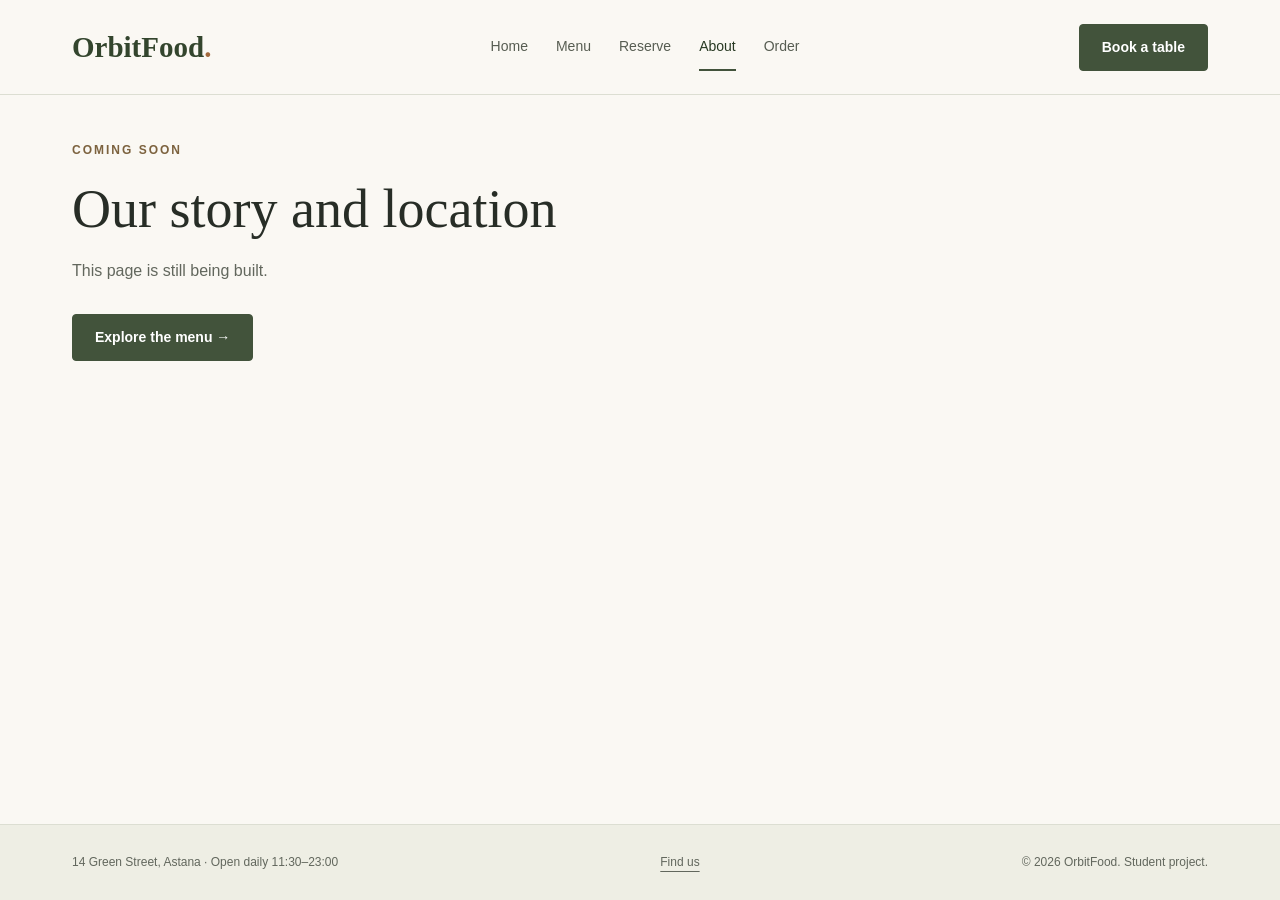
==== about.html @ 27d94d8b "Build home, menu and dish pages" ====
<!DOCTYPE html>
<html lang="en">
<head>
    <meta charset="UTF-8">
    <meta name="viewport" content="width=device-width, initial-scale=1.0">
    <meta name="description" content="Our story and location at OrbitFood, a seasonal restaurant website made for the Web Technologies I midterm.">
    <title>Our story and location | OrbitFood</title>
    <link rel="stylesheet" href="bootstrap/bootstrap.css">
    <link rel="stylesheet" href="css/style.css">
</head>
<body>
    <a class="skip-link" href="#main">Skip to content</a>
    <header class="header">
        <nav class="container navigation" aria-label="Main navigation">
            <a class="logo" href="index.html">OrbitFood<span>.</span></a>
            <ul class="nav-list">
                <li><a href="index.html">Home</a></li>
                <li><a href="menu.html">Menu</a></li>
                <li><a href="reservation.html">Reserve</a></li>
                <li><a href="about.html" class="active" aria-current="page">About</a></li>
                <li><a href="order.html">Order</a></li>
            </ul>
            <a class="btn btn-dark" href="reservation.html">Book a table</a>
        </nav>
    </header>

    <main id="main">
        <div class="container">
            <header class="page-top">
                <p class="eyebrow">Coming soon</p>
                <h1>Our story and location</h1>
                <p>This page is still being built.</p>
            </header>
            <div class="page-content">
                <a class="btn btn-dark" href="menu.html">Explore the menu &rarr;</a>
            </div>
        </div>
    </main>

    <footer class="footer">
        <div class="container footer-content">
            <p>14 Green Street, Astana <span aria-hidden="true">&middot;</span> Open daily 11:30&ndash;23:00</p>
            <a href="about.html">Find us</a>
            <p>&copy; 2026 OrbitFood. Student project.</p>
        </div>
    </footer>
</body>
</html>
---- css/style.css ----
* {
    box-sizing: border-box;
}

html {
    scroll-behavior: smooth;
}

body {
    display: flex;
    flex-direction: column;
    min-height: 100vh;
    margin: 0;
    background-color: #faf8f3;
    color: #272d26;
    font-family: Arial, sans-serif;
    font-size: 16px;
    line-height: 1.6;
}

main {
    flex: 1;
}

img {
    display: block;
    max-width: 100%;
}

a {
    color: #42533b;
    text-underline-offset: 5px;
}

a:hover {
    color: #24331e;
}

a:focus-visible,
button:focus-visible {
    outline: 3px solid #986737;
    outline-offset: 4px;
}

h1,
h2,
h3 {
    color: #272d26;
    line-height: 1.15;
}

h1,
h2 {
    font-family: Georgia, serif;
    font-weight: normal;
}

h1 {
    margin-bottom: 18px;
    font-size: 54px;
}

h2 {
    margin-bottom: 16px;
    font-size: 34px;
}

h3 {
    font-size: 19px;
}

p {
    color: #62675d;
}

.container {
    max-width: 1160px;
}

.header {
    border-bottom: 1px solid #dcded2;
    background-color: #faf8f3;
}

.navigation {
    display: flex;
    align-items: center;
    justify-content: space-between;
    gap: 24px;
    min-height: 94px;
}

.logo {
    color: #33452d;
    font-family: Georgia, serif;
    font-size: 29px;
    font-weight: bold;
    text-decoration: none;
}

.logo span {
    color: #a3693d;
}

.nav-list {
    display: flex;
    flex-wrap: wrap;
    justify-content: center;
    gap: 28px;
    margin: 0;
    padding: 0;
    list-style: none;
}

.nav-list a {
    display: block;
    padding: 12px 0;
    border-bottom: 2px solid transparent;
    color: #575d52;
    font-size: 14px;
    text-decoration: none;
}

.nav-list a:hover,
.nav-list a.active {
    border-bottom-color: #42533b;
    color: #273922;
}

.btn {
    padding: 12px 22px;
    border-radius: 4px;
    font-size: 14px;
    font-weight: bold;
}

.btn-dark {
    border-color: #42533b;
    background-color: #42533b;
    color: #ffffff;
}

.btn-dark:hover,
.btn-dark:focus-visible {
    border-color: #2b3926;
    background-color: #2b3926;
    color: #ffffff;
}

.btn-outline-dark {
    border-color: #bdc2b3;
    color: #34402d;
}

.btn-outline-dark:hover {
    border-color: #42533b;
    background-color: #42533b;
    color: #ffffff;
}

.hero {
    padding: 64px 0 56px;
}

.eyebrow {
    margin-bottom: 18px;
    color: #7c623e;
    font-size: 12px;
    font-weight: bold;
    letter-spacing: 2px;
    text-transform: uppercase;
}

#home-title {
    max-width: 480px;
    font-size: 68px;
    line-height: 1.04;
}

.intro {
    max-width: 440px;
    font-size: 18px;
}

.hero-note {
    max-width: 430px;
    margin-top: 28px;
    padding-top: 24px;
    border-top: 1px solid #dcded2;
}

.hero-note h2 {
    font-family: Arial, sans-serif;
    font-size: 18px;
    font-weight: bold;
}

.buttons {
    display: flex;
    flex-wrap: wrap;
    gap: 12px;
    margin-top: 22px;
}

.hero-photo {
    position: relative;
    margin: 0;
}

.hero-photo img {
    width: 100%;
    height: 470px;
    border-radius: 6px;
    object-fit: cover;
}

.photo-label {
    position: absolute;
    right: 20px;
    bottom: 20px;
    left: 20px;
    padding: 13px 18px;
    border-radius: 3px;
    background-color: #faf8f3;
    color: #3e4a35;
    font-size: 13px;
}

.section {
    padding: 50px 0;
    border-top: 1px solid #dcded2;
}

.section-head {
    display: flex;
    align-items: flex-end;
    justify-content: space-between;
    gap: 24px;
    margin-bottom: 28px;
}

.section-head h2 {
    margin-bottom: 8px;
}

.section-head p {
    margin-bottom: 0;
}

.text-link {
    font-size: 14px;
    font-weight: bold;
}

.food-grid {
    display: grid;
    grid-template-columns: repeat(3, 1fr);
    gap: 24px;
}

.food-card {
    overflow: hidden;
    border: 1px solid #dedfd5;
    border-radius: 5px;
    background-color: #ffffff;
}

.food-card img {
    width: 100%;
    height: 215px;
    object-fit: cover;
}

.food-info {
    padding: 22px;
}

.food-info h3 {
    margin-bottom: 10px;
}

.food-info h3 a {
    color: inherit;
    text-decoration: none;
}

.food-info h3 a:hover {
    text-decoration: underline;
}

.food-info p {
    margin-bottom: 18px;
    font-size: 14px;
}

.food-bottom {
    display: flex;
    align-items: center;
    justify-content: space-between;
    gap: 12px;
}

.price {
    color: #42533b;
    font-size: 18px;
    font-weight: bold;
}

.page-top {
    padding: 46px 0 30px;
}

.page-top p:last-child {
    margin-bottom: 0;
}

.page-content {
    padding-bottom: 60px;
}

.panel {
    height: 100%;
    padding: 30px;
    border: 1px solid #dedfd5;
    border-radius: 5px;
    background-color: #ffffff;
}

.panel h2 {
    font-size: 28px;
}

.page-photo {
    width: 100%;
    height: 390px;
    border-radius: 5px;
    object-fit: cover;
}

.crumbs {
    display: flex;
    gap: 12px;
    margin: 0 0 22px;
    padding: 0;
    color: #676c61;
    font-size: 13px;
    list-style: none;
}

.tag {
    display: inline-block;
    margin: 0 6px 10px 0;
    padding: 4px 10px;
    border-radius: 3px;
    background-color: #eeeee4;
    color: #4e5945;
    font-size: 12px;
}

.details-list {
    padding-left: 20px;
    color: #62675d;
}

.category-links {
    display: flex;
    flex-wrap: wrap;
    gap: 10px;
    margin: 22px 0 30px;
}

.menu-section {
    margin-bottom: 44px;
    scroll-margin-top: 24px;
}

.menu-section h2 {
    margin-bottom: 22px;
}

.menu-section .food-grid {
    grid-template-columns: 1fr;
}

.menu-section .food-card {
    display: grid;
    grid-template-columns: 230px 1fr;
}

.menu-section .food-card img {
    height: 210px;
}

img[src="images/toast.jpg"] {
    object-position: center 75%;
}

.small-note {
    margin-top: 16px;
    margin-bottom: 0;
    font-size: 13px;
}

.footer {
    margin-top: 20px;
    padding: 28px 0;
    border-top: 1px solid #dcded2;
    background-color: #eeeee4;
}

.footer-content {
    display: flex;
    flex-wrap: wrap;
    align-items: center;
    justify-content: space-between;
    gap: 15px;
}

.footer p,
.footer a {
    margin: 0;
    color: #62675d;
    font-size: 12px;
}

.skip-link {
    position: absolute;
    top: -70px;
    left: 12px;
    z-index: 10;
    padding: 12px 18px;
    background-color: #ffffff;
}

.skip-link:focus {
    top: 12px;
}

@media (max-width: 991px) {
    .navigation {
        gap: 16px;
    }

    .nav-list {
        gap: 18px;
    }

    #home-title {
        font-size: 54px;
    }

    .hero-photo img {
        height: 440px;
    }

    .food-grid {
        grid-template-columns: repeat(2, 1fr);
    }

    .page-photo {
        height: 360px;
    }
}

@media (max-width: 767px) {
    .navigation {
        flex-wrap: wrap;
        padding-top: 16px;
        padding-bottom: 12px;
    }

    .nav-list {
        order: 3;
        width: 100%;
        justify-content: space-between;
        gap: 10px;
    }

    .hero {
        padding-top: 35px;
    }

    h1,
    #home-title {
        font-size: 46px;
    }

    .hero-photo img {
        height: 340px;
    }

    .hero-note,
    .intro {
        max-width: none;
    }

    .section-head {
        align-items: flex-start;
        flex-direction: column;
        gap: 12px;
    }

    .food-grid {
        grid-template-columns: 1fr;
    }

    .food-card img {
        height: 260px;
    }

    .menu-section .food-card {
        grid-template-columns: 1fr;
    }

    .menu-section .food-card img {
        height: 240px;
    }

    .panel {
        padding: 24px;
    }

    .footer-content {
        flex-direction: column;
        align-items: flex-start;
    }
}
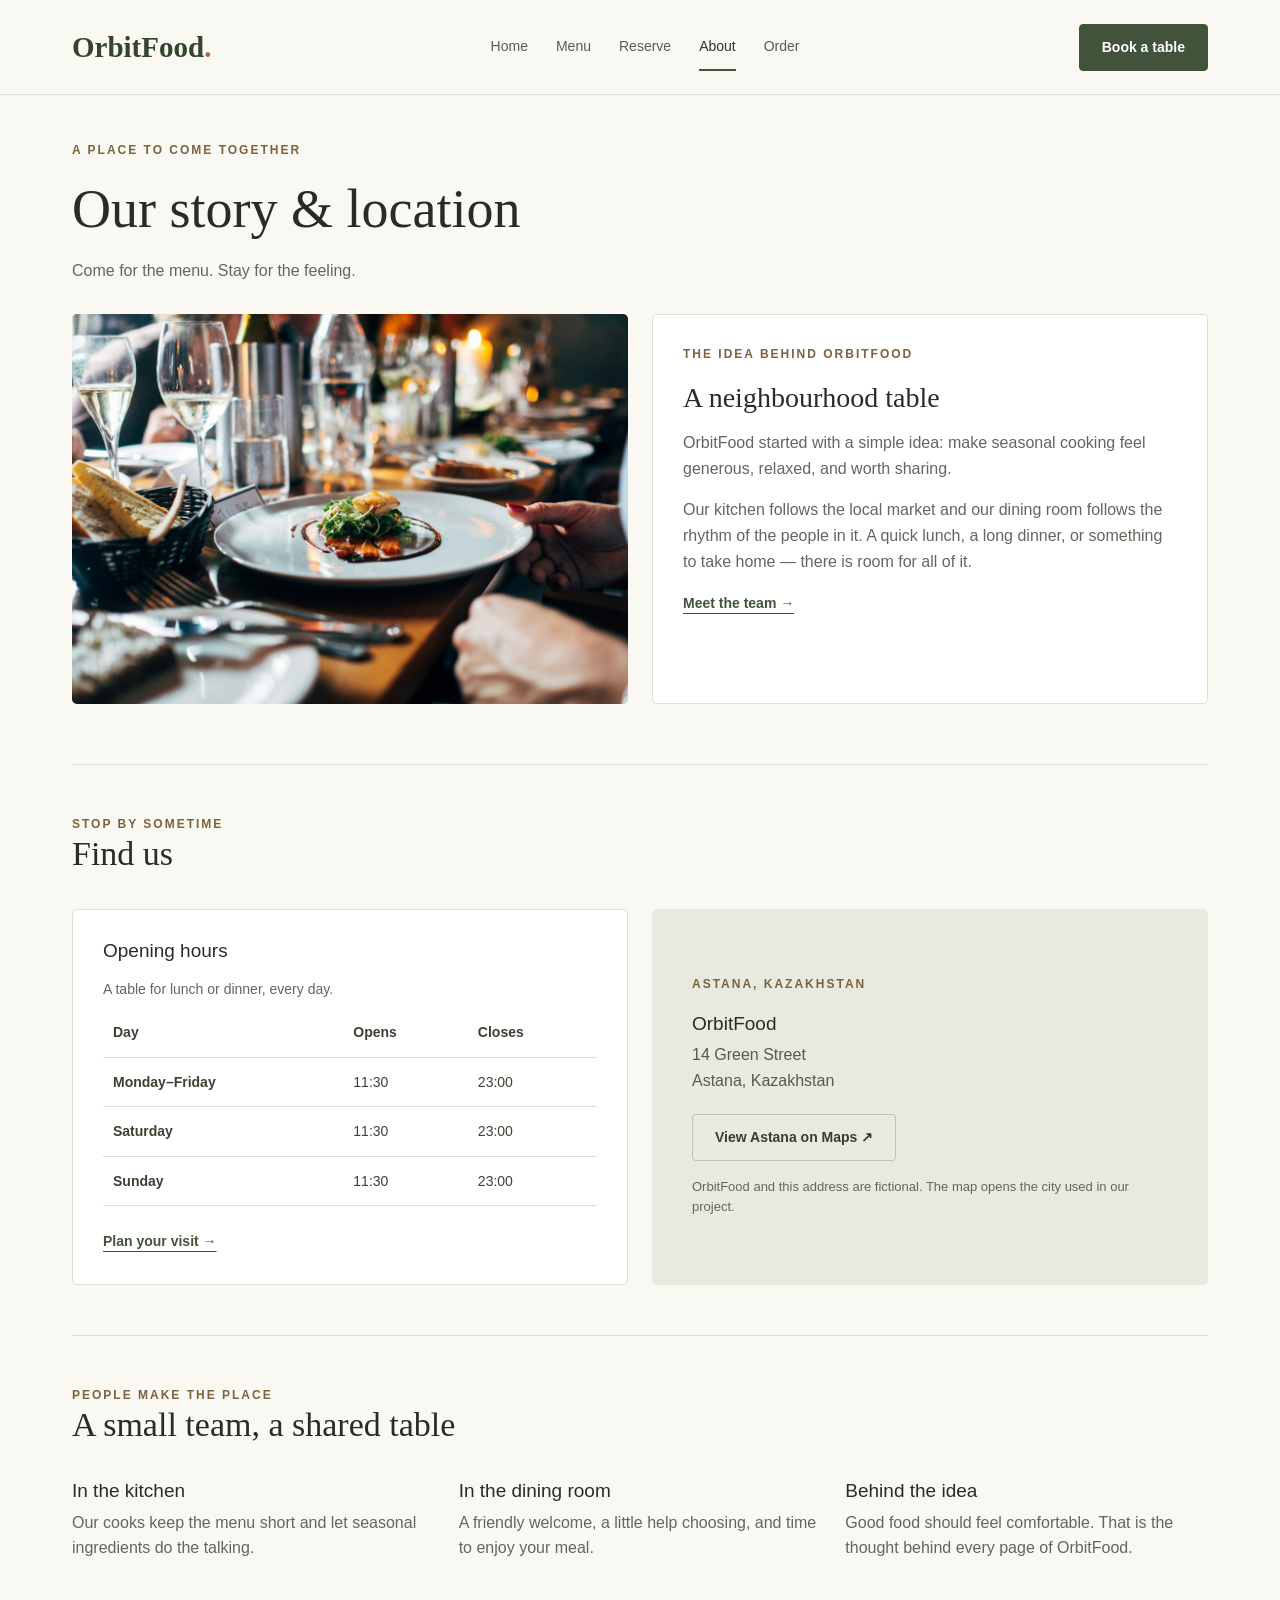
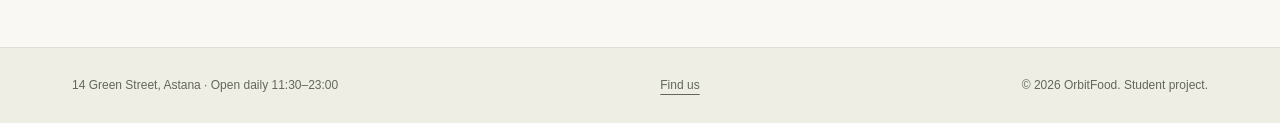
==== commit b4b30fe6: "Add restaurant story, hours, and location" ====
--- a/about.html
+++ b/about.html
@@ -27,20 +27,107 @@
     <main id="main">
         <div class="container">
             <header class="page-top">
-                <p class="eyebrow">Coming soon</p>
-                <h1>Our story and location</h1>
-                <p>This page is still being built.</p>
+                <p class="eyebrow">A place to come together</p>
+                <h1>Our story &amp; location</h1>
+                <p>Come for the menu. Stay for the feeling.</p>
             </header>
-            <div class="page-content">
-                <a class="btn btn-dark" href="menu.html">Explore the menu &rarr;</a>
-            </div>
+            <section class="page-content row g-4 align-items-stretch" aria-labelledby="story-title">
+                <div class="col-md-6">
+                    <img class="page-photo" src="images/table.jpg" alt="An inviting restaurant table set for dinner" width="700" height="500">
+                </div>
+                <div class="col-md-6">
+                    <div class="panel">
+                        <p class="eyebrow">The idea behind OrbitFood</p>
+                        <h2 id="story-title">A neighbourhood table</h2>
+                        <p>OrbitFood started with a simple idea: make seasonal cooking feel generous, relaxed, and worth sharing.</p>
+                        <p>Our kitchen follows the local market and our dining room follows the rhythm of the people in it. A quick lunch, a long dinner, or something to take home &mdash; there is room for all of it.</p>
+                        <a class="text-link" href="#team">Meet the team &rarr;</a>
+                    </div>
+                </div>
+            </section>
+            <section class="section" id="location">
+                <div class="section-head">
+                    <div>
+                        <p class="eyebrow">Stop by sometime</p>
+                        <h2>Find us</h2>
+                    </div>
+                </div>
+                <div class="row g-4">
+                    <div class="col-md-6">
+                        <div class="panel">
+                            <h3 class="mb-3">Opening hours</h3>
+                            <div class="table-responsive">
+                                <table class="table hours">
+                                    <caption>A table for lunch or dinner, every day.</caption>
+                                    <thead>
+                                        <tr>
+                                            <th scope="col">Day</th>
+                                            <th scope="col">Opens</th>
+                                            <th scope="col">Closes</th>
+                                        </tr>
+                                    </thead>
+                                    <tbody>
+                                        <tr>
+                                        <th scope="row">Monday&ndash;Friday</th>
+                                        <td>11:30</td>
+                                        <td>23:00</td>
+                                    </tr>
+                                        <tr>
+                                        <th scope="row">Saturday</th>
+                                        <td>11:30</td>
+                                        <td>23:00</td>
+                                    </tr>
+                                        <tr>
+                                        <th scope="row">Sunday</th>
+                                        <td>11:30</td>
+                                        <td>23:00</td>
+                                    </tr>
+                                    </tbody>
+                                </table>
+                            </div>
+                            <a class="text-link d-inline-block mt-4" href="reservation.html">Plan your visit &rarr;</a>
+                        </div>
+                    </div>
+                    <div class="col-md-6">
+                        <div class="location">
+                            <p class="eyebrow">Astana, Kazakhstan</p>
+                            <h3>OrbitFood</h3>
+                            <address>14 Green Street<br>Astana, Kazakhstan</address>
+                            <a class="btn btn-outline-dark" href="https://www.google.com/maps/search/?api=1&amp;query=Astana%2C%20Kazakhstan" target="_blank" rel="noopener noreferrer">View Astana on Maps &nearr;</a>
+                            <p class="small-note">OrbitFood and this address are fictional. The map opens the city used in our project.</p>
+                        </div>
+                    </div>
+                </div>
+            </section>
+            <section class="section" id="team">
+                <div class="section-head">
+                    <div>
+                        <p class="eyebrow">People make the place</p>
+                        <h2>A small team, a shared table</h2>
+                    </div>
+                </div>
+                <div class="row g-4">
+                    <div class="col-md-4">
+                        <h3>In the kitchen</h3>
+                        <p>Our cooks keep the menu short and let seasonal ingredients do the talking.</p>
+                    </div>
+                    <div class="col-md-4">
+                        <h3>In the dining room</h3>
+                        <p>A friendly welcome, a little help choosing, and time to enjoy your meal.</p>
+                    </div>
+                    <div class="col-md-4">
+                        <h3>Behind the idea</h3>
+                        <p>Good food should feel comfortable. That is the thought behind every page of OrbitFood.</p>
+                    </div>
+                </div>
+            </section>
         </div>
     </main>
 
     <footer class="footer">
         <div class="container footer-content">
             <p>14 Green Street, Astana <span aria-hidden="true">&middot;</span> Open daily 11:30&ndash;23:00</p>
-            <a href="about.html">Find us</a>
+            <a href="about.html#location">Find us</a>
             <p>&copy; 2026 OrbitFood. Student project.</p>
         </div>
     </footer>
--- a/css/style.css
+++ b/css/style.css
@@ -395,6 +395,45 @@
     object-position: center 75%;
 }
 
+.hours {
+    margin-bottom: 0;
+    font-size: 14px;
+}
+
+.hours caption {
+    padding-top: 0;
+    caption-side: top;
+    color: #62675d;
+}
+
+.hours th,
+.hours td {
+    padding: 13px 10px;
+    border-color: #dedfd5;
+    background-color: transparent;
+    color: #394333;
+}
+
+.location {
+    display: flex;
+    flex-direction: column;
+    justify-content: center;
+    height: 100%;
+    padding: 40px;
+    border-radius: 5px;
+    background-color: #e8eadf;
+}
+
+.location address {
+    margin-bottom: 20px;
+    color: #525e47;
+    font-style: normal;
+}
+
+.location .btn {
+    align-self: flex-start;
+}
+
 .small-note {
     margin-top: 16px;
     margin-bottom: 0;
@@ -516,7 +555,8 @@
         height: 240px;
     }
 
-    .panel {
+    .panel,
+    .location {
         padding: 24px;
     }
 
